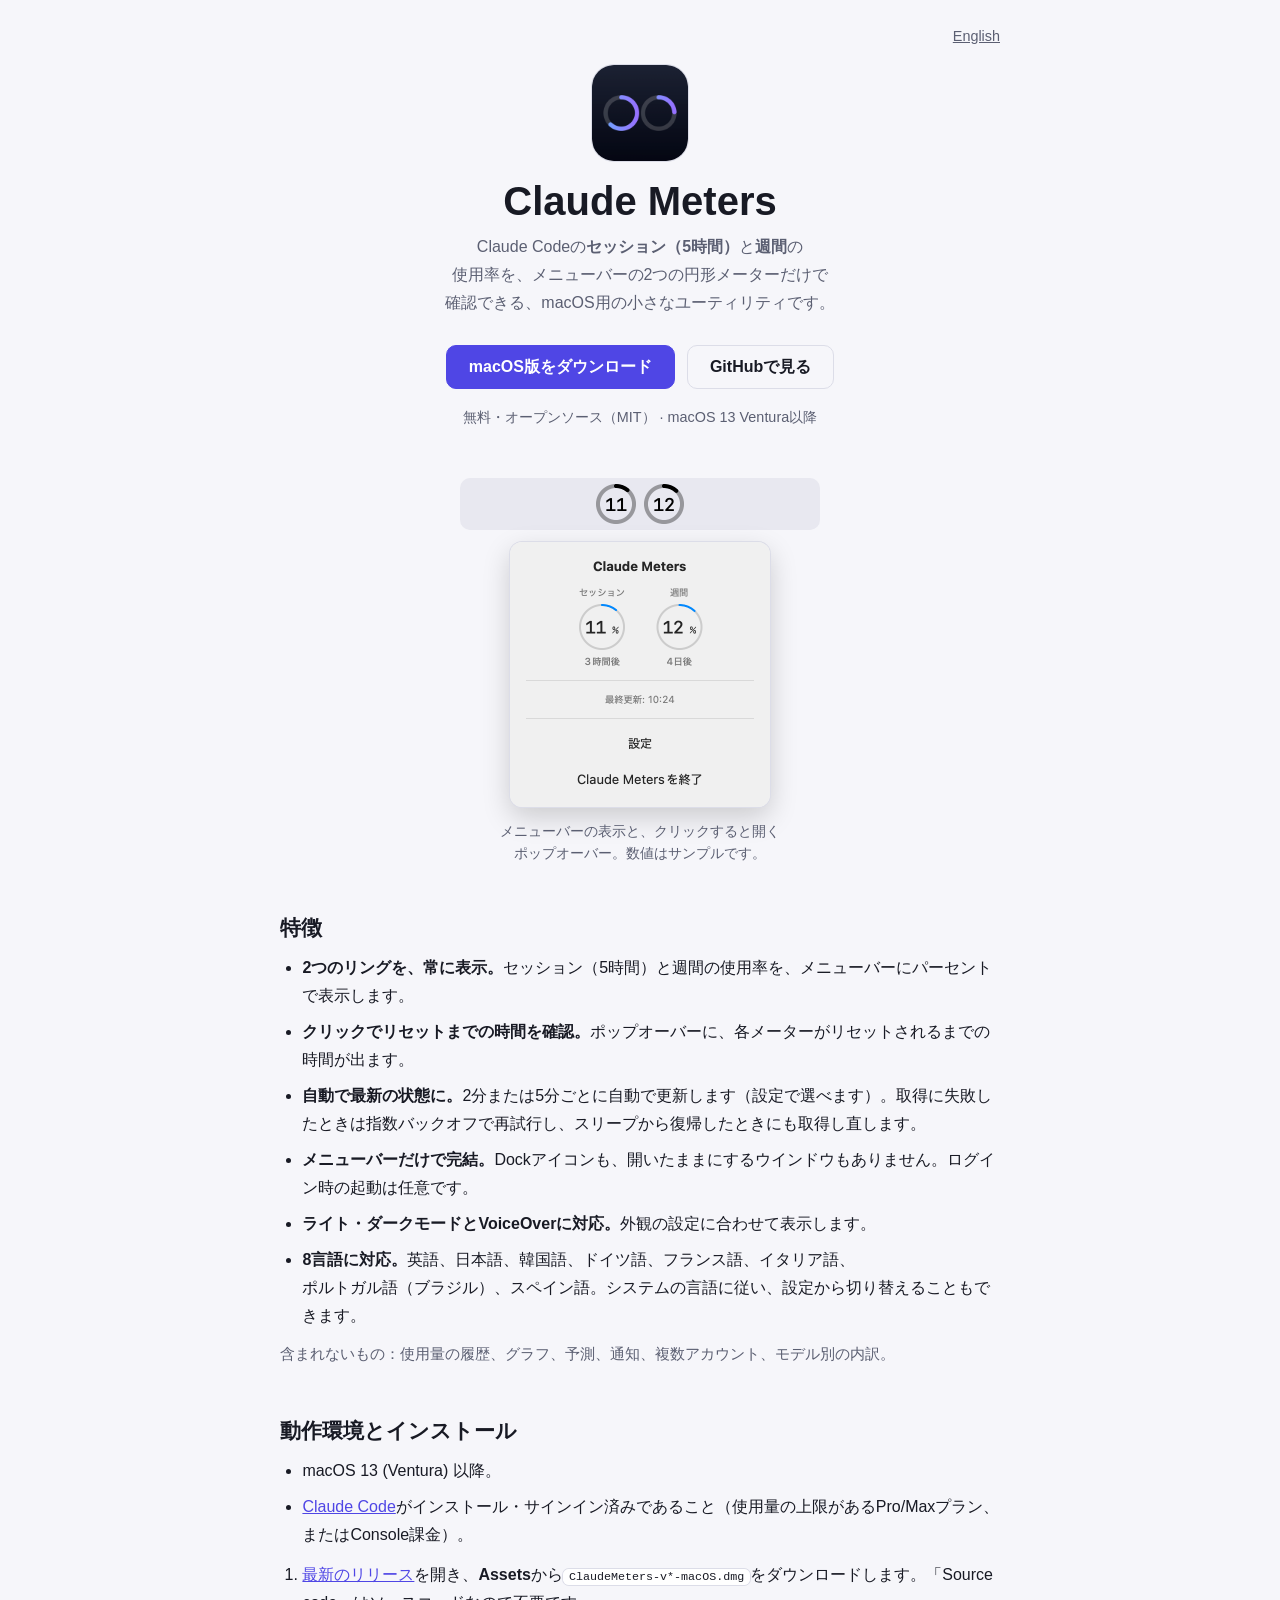
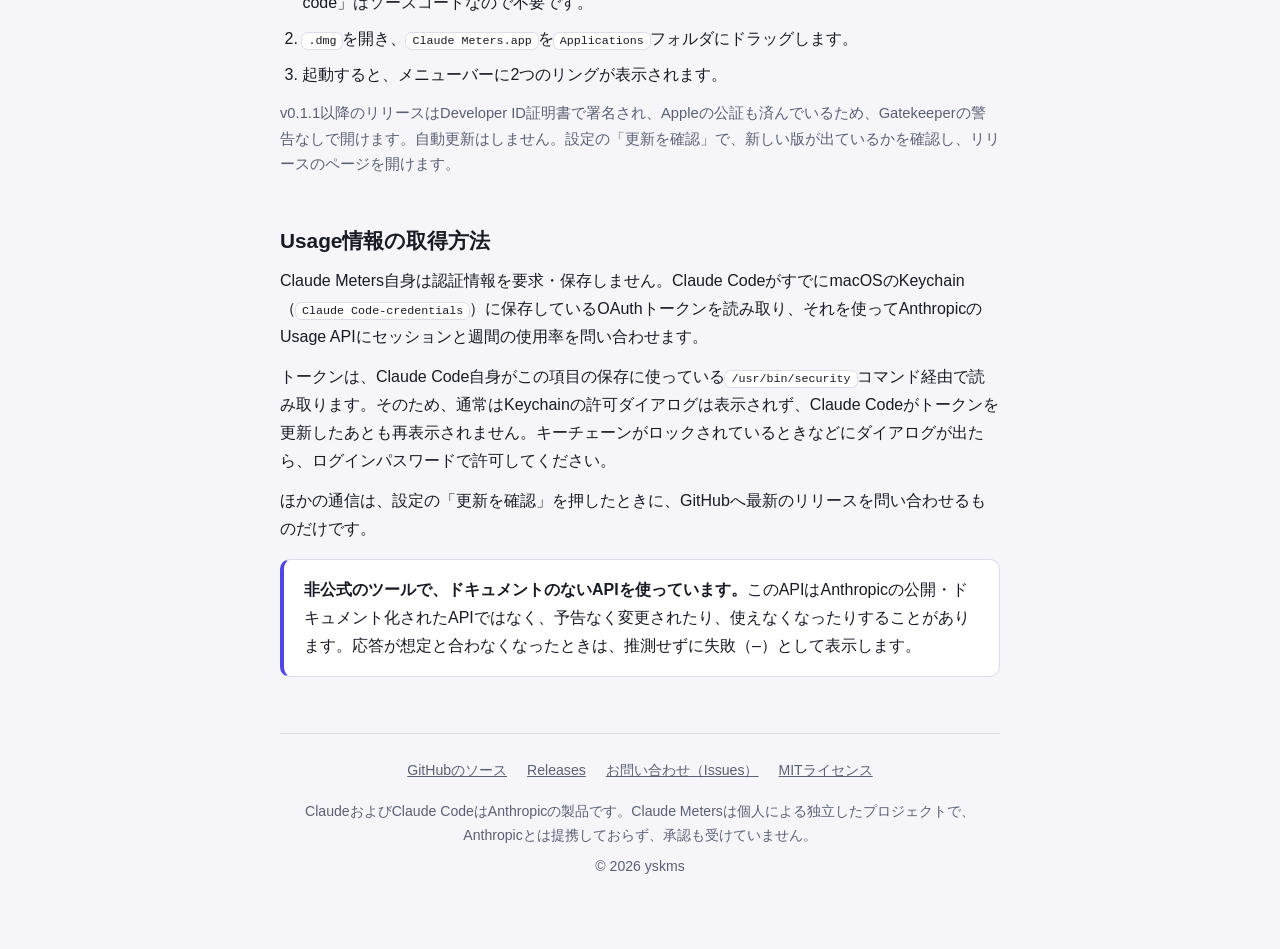
==== public/ja/index.html @ 6d8a4eeb "[feat] 紹介サイト（GitHub Pages。英語・日本語）を追加" ====
<!doctype html>
<html lang="ja">
<head>
<meta charset="utf-8">
<meta name="viewport" content="width=device-width, initial-scale=1">
<title>Claude Meters — Claude Codeの使用量をメニューバーに表示するMacアプリ</title>
<meta name="description" content="Claude Codeのセッション（5時間）と週間の使用率を、macOSのメニューバーに2つの円形メーターで表示する小さなユーティリティ。無料・オープンソース。macOS 13以降。">
<link rel="canonical" href="https://yskms.github.io/claude-meters/ja/">
<link rel="alternate" hreflang="en" href="https://yskms.github.io/claude-meters/">
<link rel="alternate" hreflang="ja" href="https://yskms.github.io/claude-meters/ja/">
<link rel="alternate" hreflang="x-default" href="https://yskms.github.io/claude-meters/">
<link rel="icon" type="image/png" href="../icon.png">
<meta property="og:type" content="website">
<meta property="og:site_name" content="Claude Meters">
<meta property="og:url" content="https://yskms.github.io/claude-meters/ja/">
<meta property="og:title" content="Claude Meters — Claude Codeの使用量をメニューバーに表示するMacアプリ">
<meta property="og:description" content="Claude Codeのセッション（5時間）と週間の使用率を、macOSのメニューバーに2つの円形メーターで表示する小さなユーティリティ。無料・オープンソース。macOS 13以降。">
<meta property="og:image" content="https://yskms.github.io/claude-meters/icon.png">
<meta property="og:locale" content="ja_JP">
<meta property="og:locale:alternate" content="en_US">
<meta name="twitter:card" content="summary">
<meta name="twitter:title" content="Claude Meters — Claude Codeの使用量をメニューバーに表示するMacアプリ">
<meta name="twitter:description" content="Claude Codeのセッション（5時間）と週間の使用率を、macOSのメニューバーに2つの円形メーターで表示する小さなユーティリティ。無料・オープンソース。macOS 13以降。">
<meta name="twitter:image" content="https://yskms.github.io/claude-meters/icon.png">
<!-- og・twitter・JSON-LD の description は、meta description と同じ文にしておく（片方だけ直さない）。index.html も同じ -->
<script type="application/ld+json">
{
  "@context": "https://schema.org",
  "@type": "SoftwareApplication",
  "name": "Claude Meters",
  "description": "Claude Codeのセッション（5時間）と週間の使用率を、macOSのメニューバーに2つの円形メーターで表示する小さなユーティリティ。無料・オープンソース。macOS 13以降。",
  "applicationCategory": "UtilitiesApplication",
  "operatingSystem": "macOS 13 or later",
  "url": "https://yskms.github.io/claude-meters/ja/",
  "image": "https://yskms.github.io/claude-meters/icon.png",
  "screenshot": "https://yskms.github.io/claude-meters/images/popover-ja-light.png",
  "downloadUrl": "https://github.com/yskms/claude-meters/releases/latest",
  "license": "https://github.com/yskms/claude-meters/blob/main/LICENSE",
  "inLanguage": ["ja", "en", "ko", "de", "fr", "it", "pt-BR", "es"],
  "offers": { "@type": "Offer", "price": "0", "priceCurrency": "JPY" },
  "author": { "@type": "Person", "name": "yskms" }
}
</script>
<link rel="stylesheet" href="../site.css">
</head>
<body>
<div class="wrap">
  <nav class="lang-switch" aria-label="言語">
    <a href="../" hreflang="en" lang="en">English</a>
  </nav>

  <header class="hero">
    <img class="icon" src="../icon.png" width="96" height="96" alt="Claude Meters">
    <h1>Claude Meters</h1>
    <p class="lead phrase">Claude Codeの<wbr><strong class="nw">セッション（5時間）</strong>と<strong>週間</strong>の<wbr>使用率を、<wbr>メニューバーの<wbr>2つの<wbr>円形メーターだけで<wbr>確認できる、<wbr>macOS用の<wbr>小さな<wbr>ユーティリティです。</p>
    <p class="actions">
      <a class="button primary" href="https://github.com/yskms/claude-meters/releases/latest">macOS版をダウンロード</a>
      <a class="button" href="https://github.com/yskms/claude-meters">GitHubで見る</a>
    </p>
    <p class="facts phrase">無料・<wbr>オープンソース（MIT） · macOS 13 Ventura以降</p>
  </header>

  <figure class="shots">
    <div class="menubar">
      <picture>
        <source media="(prefers-color-scheme: dark)" srcset="../images/glyph-white.png">
        <img src="../images/glyph-black.png" width="88" height="40" alt="メニューバーの2つの円形メーター（11%と12%）">
      </picture>
    </div>
    <picture>
      <source media="(prefers-color-scheme: dark)" srcset="../images/popover-ja-dark.png">
      <img class="popover" src="../images/popover-ja-light.png" width="260" height="265" alt="ポップオーバー：セッション11%（3時間後にリセット）、週間12%（4日後にリセット）">
    </picture>
    <figcaption class="phrase">メニューバーの<wbr>表示と、<wbr>クリックすると<wbr>開く<wbr>ポップオーバー。<wbr>数値は<wbr>サンプルです。</figcaption>
  </figure>

  <section>
    <h2>特徴</h2>
    <ul>
      <li><strong>2つのリングを、常に表示。</strong><span class="nw">セッション（5時間）</span>と週間の使用率を、メニューバーにパーセントで表示します。</li>
      <li><strong>クリックでリセットまでの時間を確認。</strong><span class="nw">ポップオーバー</span>に、各メーターがリセットされるまでの時間が出ます。</li>
      <li><strong>自動で最新の状態に。</strong>2分または5分ごとに自動で更新します（設定で選べます）。取得に失敗したときは指数バックオフで再試行し、スリープから復帰したときにも取得し直します。</li>
      <li><strong>メニューバーだけで完結。</strong>Dockアイコンも、開いたままにするウインドウもありません。ログイン時の起動は任意です。</li>
      <li><strong>ライト・ダークモードとVoiceOverに対応。</strong>外観の設定に合わせて表示します。</li>
      <li><strong>8言語に対応。</strong><span class="nw">英語</span>、<span class="nw">日本語</span>、<span class="nw">韓国語</span>、<span class="nw">ドイツ語</span>、<span class="nw">フランス語</span>、<span class="nw">イタリア語</span>、<span class="nw">ポルトガル語（ブラジル）</span>、<span class="nw">スペイン語</span>。システムの言語に従い、設定から切り替えることもできます。</li>
    </ul>
    <p class="small">含まれないもの：使用量の履歴、グラフ、予測、通知、複数アカウント、モデル別の内訳。</p>
  </section>

  <section>
    <h2>動作環境とインストール</h2>
    <ul>
      <li>macOS 13 (Ventura) 以降。</li>
      <li><a href="https://claude.com/product/claude-code">Claude Code</a>がインストール・サインイン済みであること（使用量の上限があるPro/Maxプラン、またはConsole課金）。</li>
    </ul>
    <ol>
      <li><a href="https://github.com/yskms/claude-meters/releases/latest">最新のリリース</a>を開き、<strong>Assets</strong>から<code>ClaudeMeters-v*-macOS.dmg</code>をダウンロードします。「Source code」はソースコードなので不要です。</li>
      <li><code>.dmg</code>を開き、<code>Claude Meters.app</code>を<code>Applications</code>フォルダにドラッグします。</li>
      <li>起動すると、メニューバーに2つのリングが表示されます。</li>
    </ol>
    <p class="small">v0.1.1以降のリリースはDeveloper ID証明書で署名され、Appleの公証も済んでいるため、Gatekeeperの警告なしで開けます。自動更新はしません。設定の「更新を確認」で、新しい版が出ているかを確認し、リリースのページを開けます。</p>
  </section>

  <section>
    <h2>Usage情報の取得方法</h2>
    <p>Claude Meters自身は認証情報を要求・保存しません。Claude CodeがすでにmacOSのKeychain（<code>Claude Code-credentials</code>）に保存しているOAuthトークンを読み取り、それを使ってAnthropicのUsage APIにセッションと週間の使用率を問い合わせます。</p>
    <p>トークンは、Claude Code自身がこの項目の保存に使っている<code>/usr/bin/security</code>コマンド経由で読み取ります。そのため、通常はKeychainの許可ダイアログは表示されず、Claude Codeがトークンを更新したあとも再表示されません。キーチェーンがロックされているときなどにダイアログが出たら、ログインパスワードで許可してください。</p>
    <p>ほかの通信は、設定の「更新を確認」を押したときに、GitHubへ最新のリリースを問い合わせるものだけです。</p>
    <div class="callout">
      <p><strong>非公式のツールで、ドキュメントのないAPIを使っています。</strong>このAPIはAnthropicの公開・ドキュメント化されたAPIではなく、予告なく変更されたり、使えなくなったりすることがあります。応答が想定と合わなくなったときは、推測せずに失敗（–）として表示します。</p>
    </div>
  </section>

  <footer>
    <ul>
      <li><a href="https://github.com/yskms/claude-meters">GitHubのソース</a></li>
      <li><a href="https://github.com/yskms/claude-meters/releases">Releases</a></li>
      <li><a href="https://github.com/yskms/claude-meters/issues">お問い合わせ（Issues）</a></li>
      <li><a href="https://github.com/yskms/claude-meters/blob/main/LICENSE">MITライセンス</a></li>
    </ul>
    <p>ClaudeおよびClaude CodeはAnthropicの製品です。Claude Metersは個人による独立したプロジェクトで、Anthropicとは提携しておらず、承認も受けていません。</p>
    <p>© 2026 yskms</p>
  </footer>
</div>
</body>
</html>
---- public/site.css ----
/* en・ja の紹介ページ共通。配色はアプリのアイコン（濃紺とリングの青紫）から取った。 */
:root {
  color-scheme: light dark;
  --bg: #f6f6fa;
  --surface: #ffffff;
  --text: #181a24;
  --muted: #5b5f72;
  --border: #dcdde8;
  --accent: #4f46e5;
  --accent-contrast: #ffffff;
  --bar: #e8e8f0;
}

@media (prefers-color-scheme: dark) {
  :root {
    --bg: #0f111a;
    --surface: #171a27;
    --text: #e9eaf2;
    --muted: #a3a7ba;
    --border: #2a2e40;
    --accent: #9aa5ff;
    --accent-contrast: #0f111a;
    --bar: #1d2030;
  }
}

* { box-sizing: border-box; }

html { -webkit-text-size-adjust: 100%; }

body {
  margin: 0;
  background: var(--bg);
  color: var(--text);
  font-family: -apple-system, BlinkMacSystemFont, "Segoe UI", "Hiragino Sans", "Hiragino Kaku Gothic ProN", "Noto Sans JP", sans-serif;
  line-height: 1.75;
}

.wrap {
  width: min(720px, calc(100% - 40px));
  margin: 0 auto;
  padding: 24px 0 64px;
}

a { color: var(--accent); }
a:focus-visible, .button:focus-visible { outline: 2px solid var(--accent); outline-offset: 2px; }

.lang-switch { text-align: right; font-size: 0.9rem; }
.lang-switch a { color: var(--muted); }

/* ---- 先頭 ---- */
.hero { text-align: center; padding: 16px 0 8px; }

.icon {
  display: block;
  margin: 0 auto;
  width: 96px;
  height: 96px;
  border-radius: 22px;
  box-shadow: 0 0 0 1px var(--border);
}

h1 { margin: 16px 0 8px; font-size: clamp(1.9rem, 6vw, 2.5rem); line-height: 1.2; }

.lead {
  max-width: 34em;
  margin: 0 auto;
  color: var(--muted);
  text-wrap: balance;
}

.actions {
  display: flex;
  flex-wrap: wrap;
  justify-content: center;
  gap: 12px;
  margin: 28px 0 0;
}

.button {
  display: inline-flex;
  align-items: center;
  min-height: 44px;
  padding: 0 22px;
  border: 1px solid var(--border);
  border-radius: 10px;
  color: var(--text);
  font-weight: 600;
  text-decoration: none;
}
.button:hover { border-color: var(--accent); }
.button.primary { background: var(--accent); border-color: var(--accent); color: var(--accent-contrast); }
.button.primary:hover { filter: brightness(1.08); }

.facts { margin: 16px 0 0; color: var(--muted); font-size: 0.9rem; }

/* ---- メニューバーとポップオーバー ---- */
.shots { margin: 40px auto 0; max-width: 360px; text-align: center; }

.menubar {
  display: flex;
  align-items: center;
  justify-content: center;
  height: 52px;
  border-radius: 10px;
  background: var(--bar);
}
.menubar img { display: block; width: 88px; height: 40px; }

.popover {
  display: block;
  width: 260px;
  height: auto;
  margin: 12px auto 0;
  border-radius: 12px;
  box-shadow: 0 0 0 1px var(--border), 0 10px 28px rgba(0, 0, 0, 0.18);
}

.shots figcaption { margin-top: 14px; color: var(--muted); font-size: 0.85rem; line-height: 1.6; }

/* ---- 本文 ---- */
section { margin-top: 48px; }

h2 { margin: 0 0 12px; font-size: 1.3rem; line-height: 1.4; }

p { margin: 0 0 12px; }

ul, ol { margin: 0 0 12px; padding-left: 1.4em; }
li { margin-bottom: 8px; }
li strong { font-weight: 650; }

code {
  padding: 1px 6px;
  border-radius: 6px;
  background: var(--surface);
  box-shadow: 0 0 0 1px var(--border);
  font-size: 0.9em;
}

.small { color: var(--muted); font-size: 0.92rem; }

.nw { white-space: nowrap; }

/* 日本語の短い行（ja/index.htmlの.lead・.facts・figcaption）は、<wbr>と記号でだけ折り返す。
   auto-phraseはiOS Safariで効かず、単語の途中で折れる（hubと同じ事情）。文言を変えたら<wbr>も付け直す。
   本文は通常の折り返しのまま、折れてほしくない語だけ.nwで囲む。 */
.phrase { word-break: keep-all; overflow-wrap: break-word; }

.callout {
  margin-top: 16px;
  padding: 16px 20px;
  border: 1px solid var(--border);
  border-left: 4px solid var(--accent);
  border-radius: 10px;
  background: var(--surface);
}
.callout p:last-child { margin-bottom: 0; }

/* ---- フッター ---- */
footer {
  margin-top: 56px;
  padding-top: 24px;
  border-top: 1px solid var(--border);
  color: var(--muted);
  font-size: 0.88rem;
  text-align: center;
}
footer ul { display: flex; flex-wrap: wrap; justify-content: center; gap: 4px 20px; margin: 0 0 16px; padding: 0; list-style: none; }
footer li { margin: 0; }
footer a { color: var(--muted); }
footer a:hover { color: var(--accent); }
footer p { margin-bottom: 6px; }

@media (max-width: 480px) {
  .wrap { padding-top: 16px; }
  .button { flex: 1 1 100%; justify-content: center; }
}
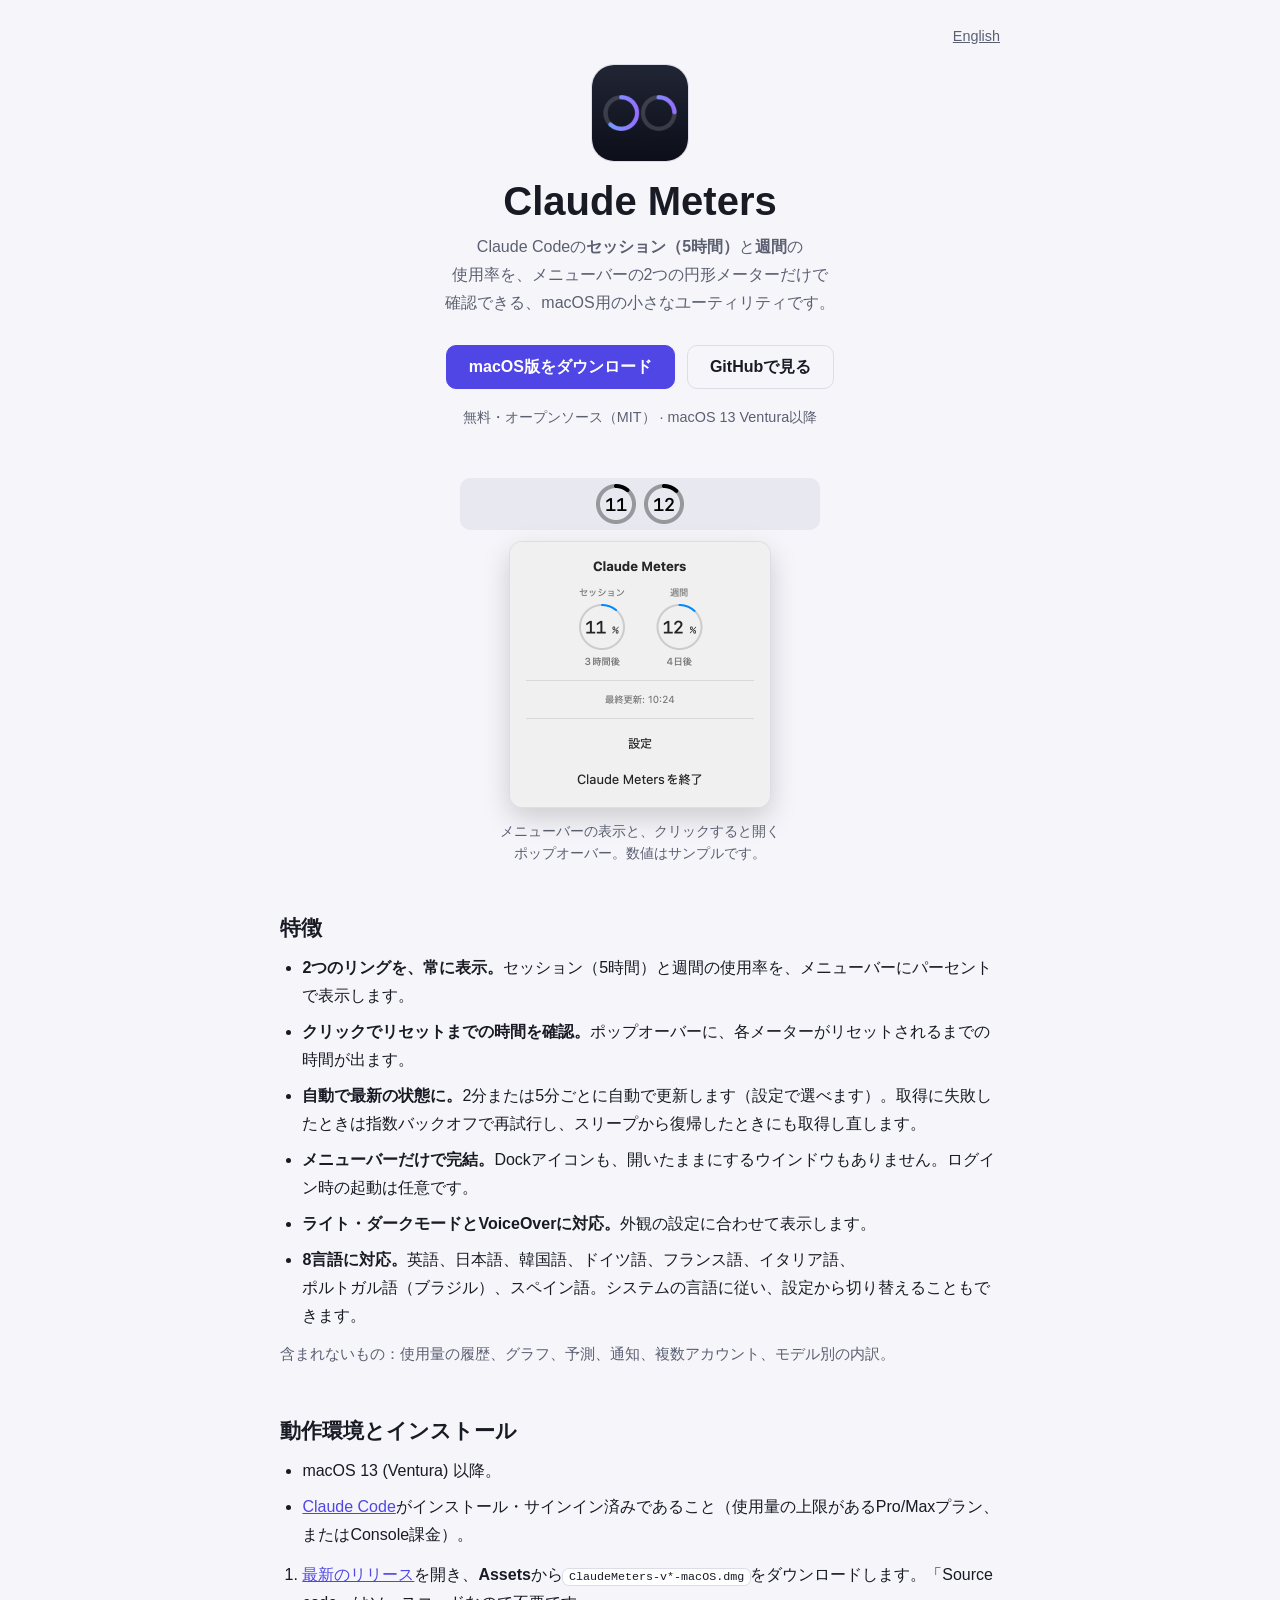
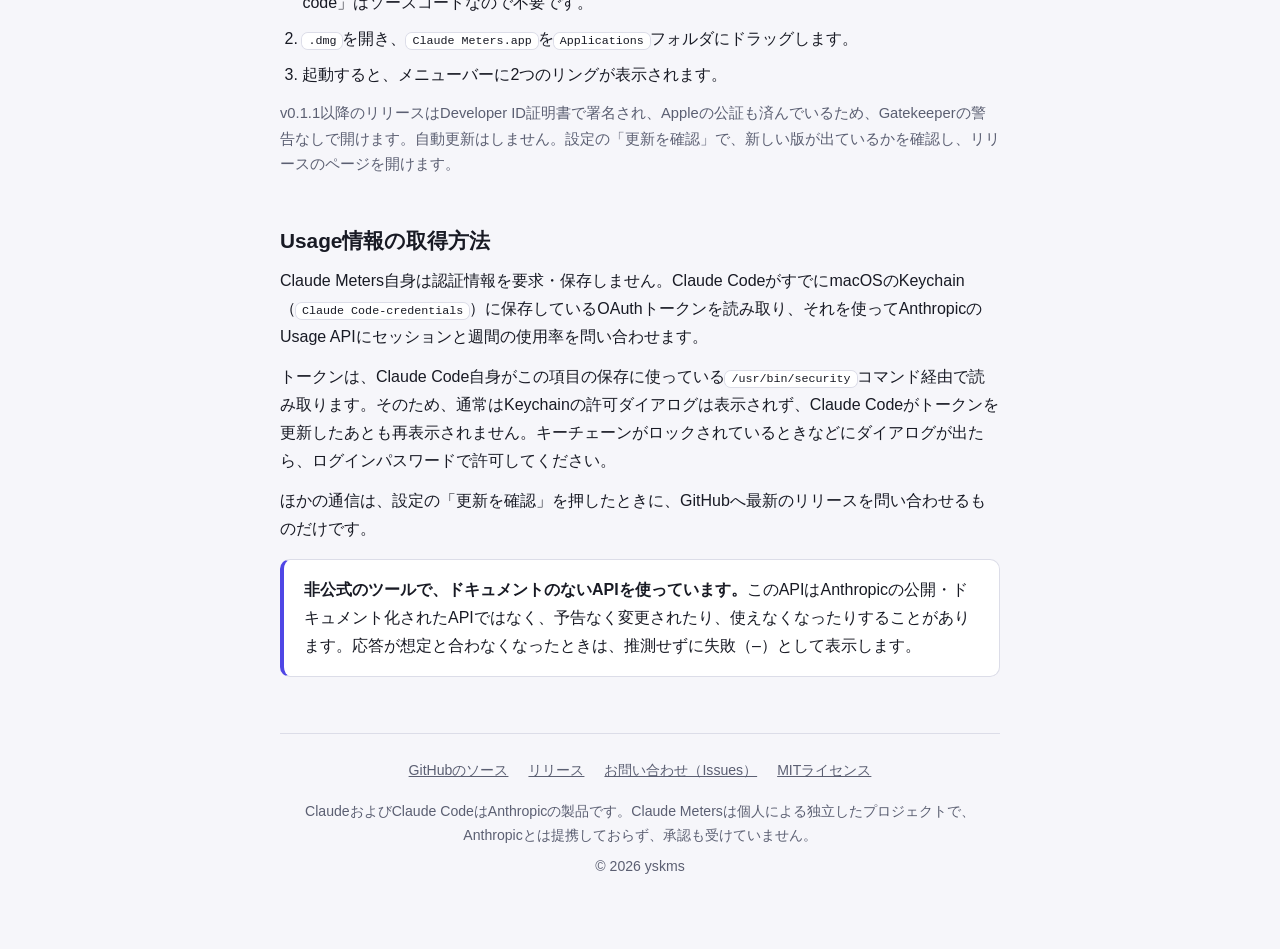
==== commit 6c23980e: "[fix] 紹介サイトのレビュー指摘を反映（JSON-LDの通貨をUSDに統一、jaフッターのReleasesを日本語に、アイコンを512pxに）" ====
--- a/public/ja/index.html
+++ b/public/ja/index.html
@@ -37,7 +37,7 @@
   "downloadUrl": "https://github.com/yskms/claude-meters/releases/latest",
   "license": "https://github.com/yskms/claude-meters/blob/main/LICENSE",
   "inLanguage": ["ja", "en", "ko", "de", "fr", "it", "pt-BR", "es"],
-  "offers": { "@type": "Offer", "price": "0", "priceCurrency": "JPY" },
+  "offers": { "@type": "Offer", "price": "0", "priceCurrency": "USD" },
   "author": { "@type": "Person", "name": "yskms" }
 }
 </script>
@@ -114,7 +114,7 @@
   <footer>
     <ul>
       <li><a href="https://github.com/yskms/claude-meters">GitHubのソース</a></li>
-      <li><a href="https://github.com/yskms/claude-meters/releases">Releases</a></li>
+      <li><a href="https://github.com/yskms/claude-meters/releases">リリース</a></li>
       <li><a href="https://github.com/yskms/claude-meters/issues">お問い合わせ（Issues）</a></li>
       <li><a href="https://github.com/yskms/claude-meters/blob/main/LICENSE">MITライセンス</a></li>
     </ul>
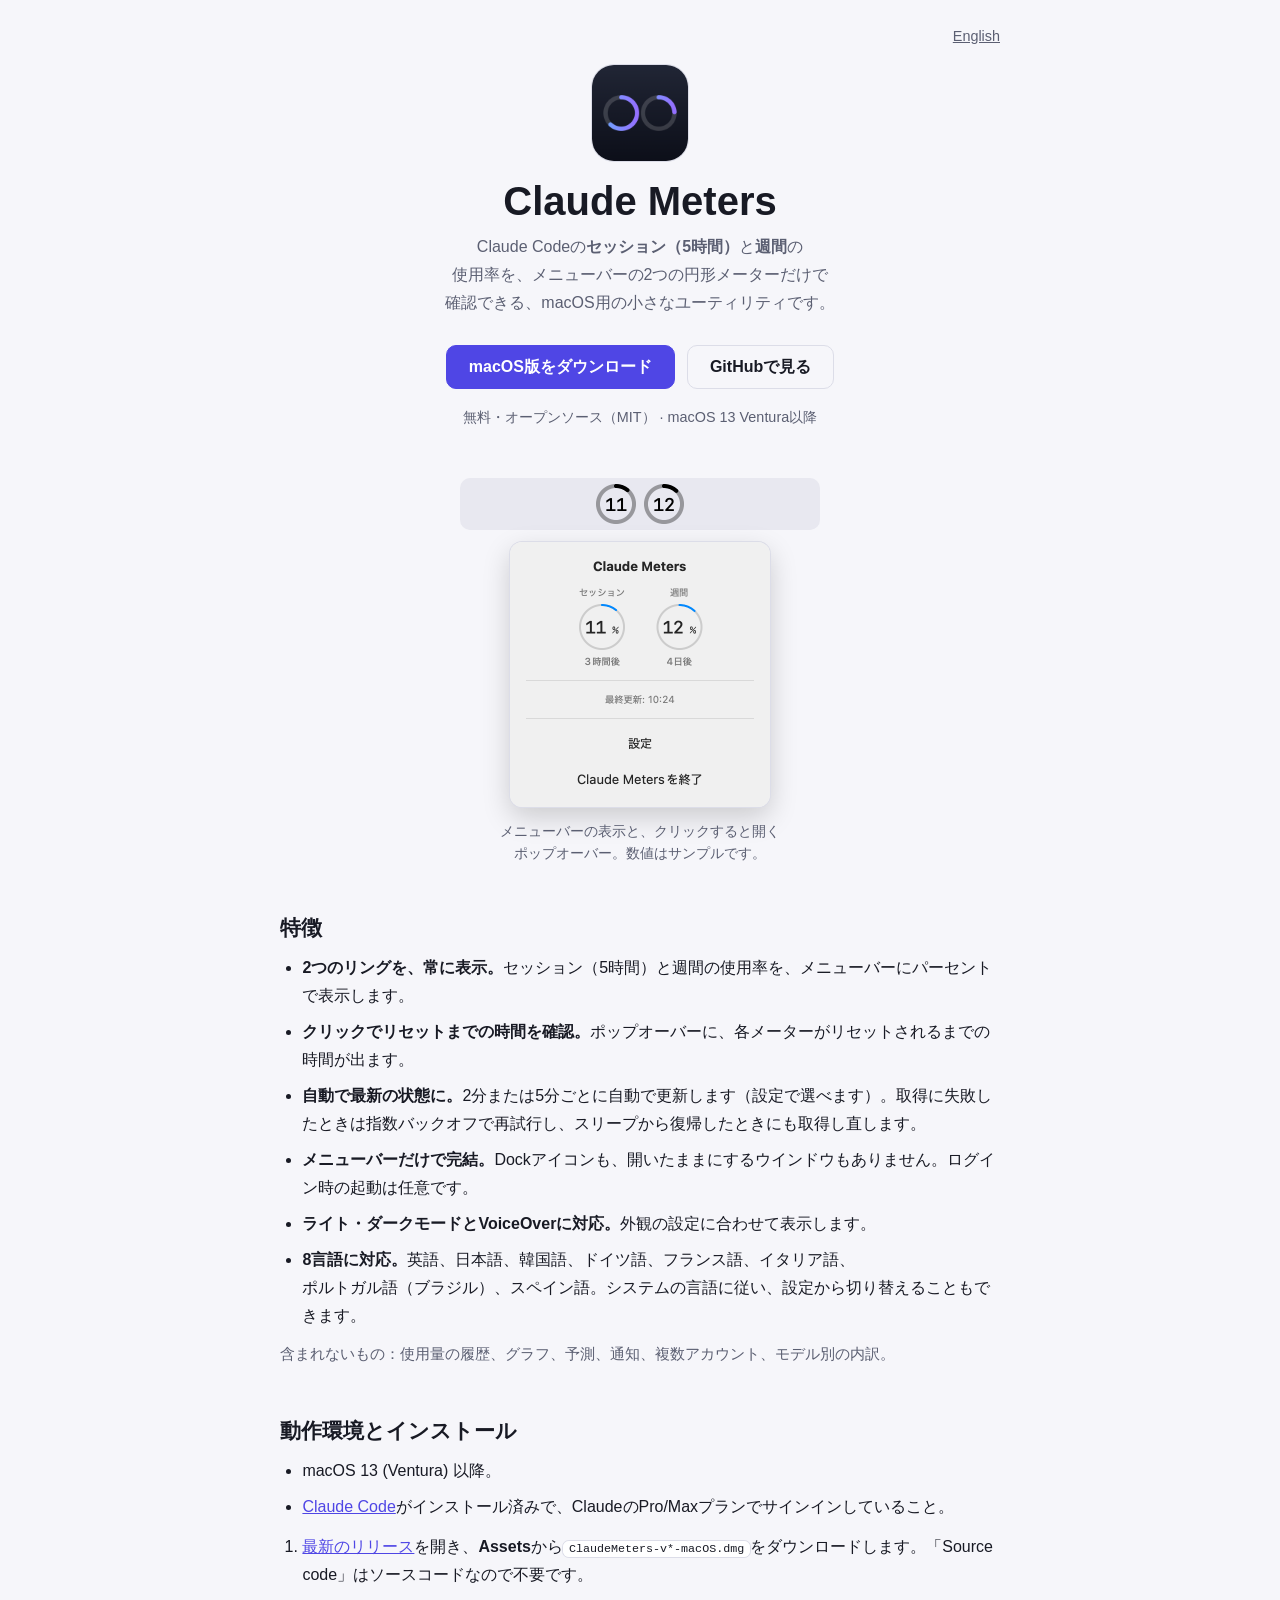
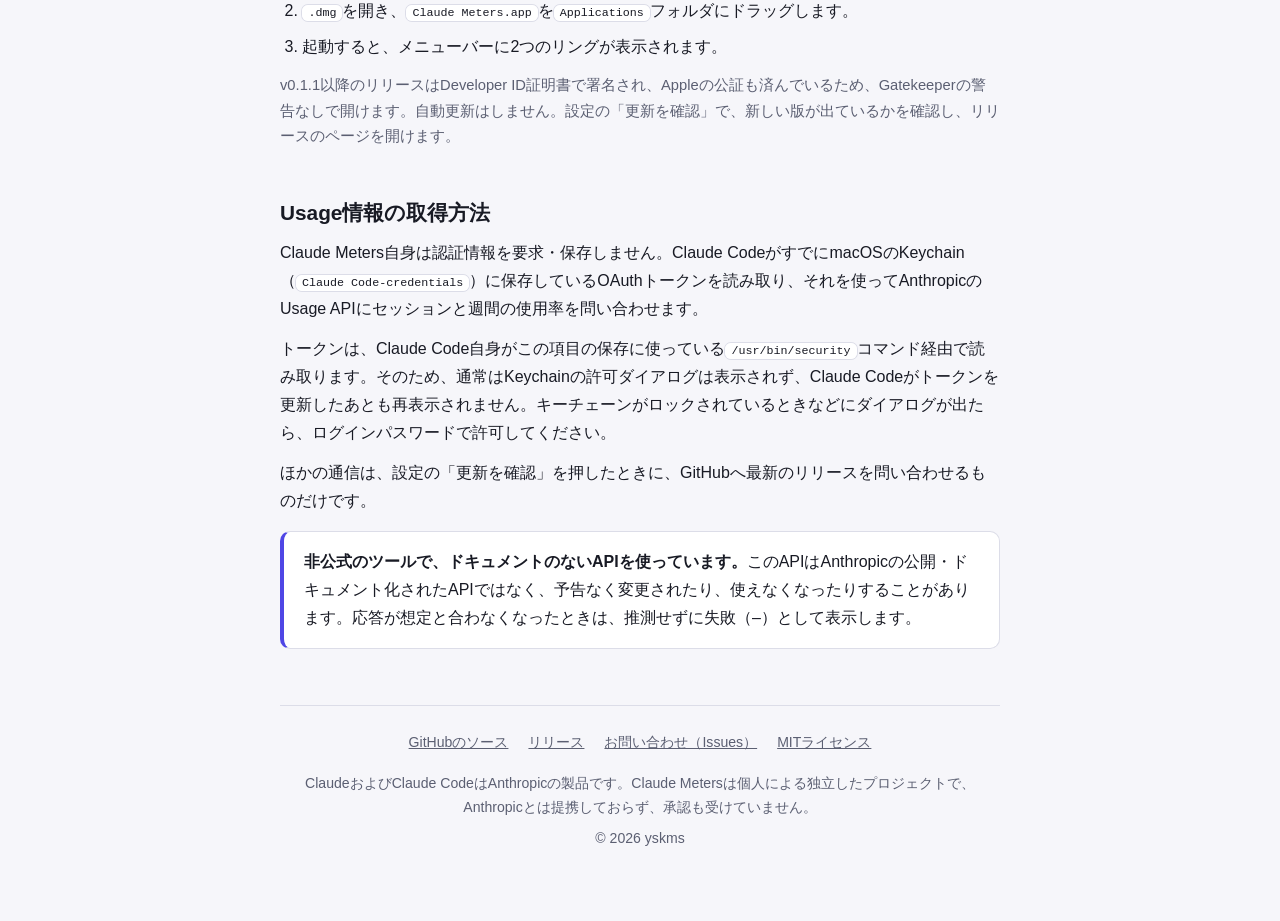
==== commit 922fb684: "[fix] サイトとREADMEから確かめていない「Console課金」を外し、READMEの言語数を8言語に直す" ====
--- a/public/ja/index.html
+++ b/public/ja/index.html
@@ -91,7 +91,7 @@
     <h2>動作環境とインストール</h2>
     <ul>
       <li>macOS 13 (Ventura) 以降。</li>
-      <li><a href="https://claude.com/product/claude-code">Claude Code</a>がインストール・サインイン済みであること（使用量の上限があるPro/Maxプラン、またはConsole課金）。</li>
+      <li><a href="https://claude.com/product/claude-code">Claude Code</a>がインストール済みで、ClaudeのPro/Maxプランでサインインしていること。</li>
     </ul>
     <ol>
       <li><a href="https://github.com/yskms/claude-meters/releases/latest">最新のリリース</a>を開き、<strong>Assets</strong>から<code>ClaudeMeters-v*-macOS.dmg</code>をダウンロードします。「Source code」はソースコードなので不要です。</li>
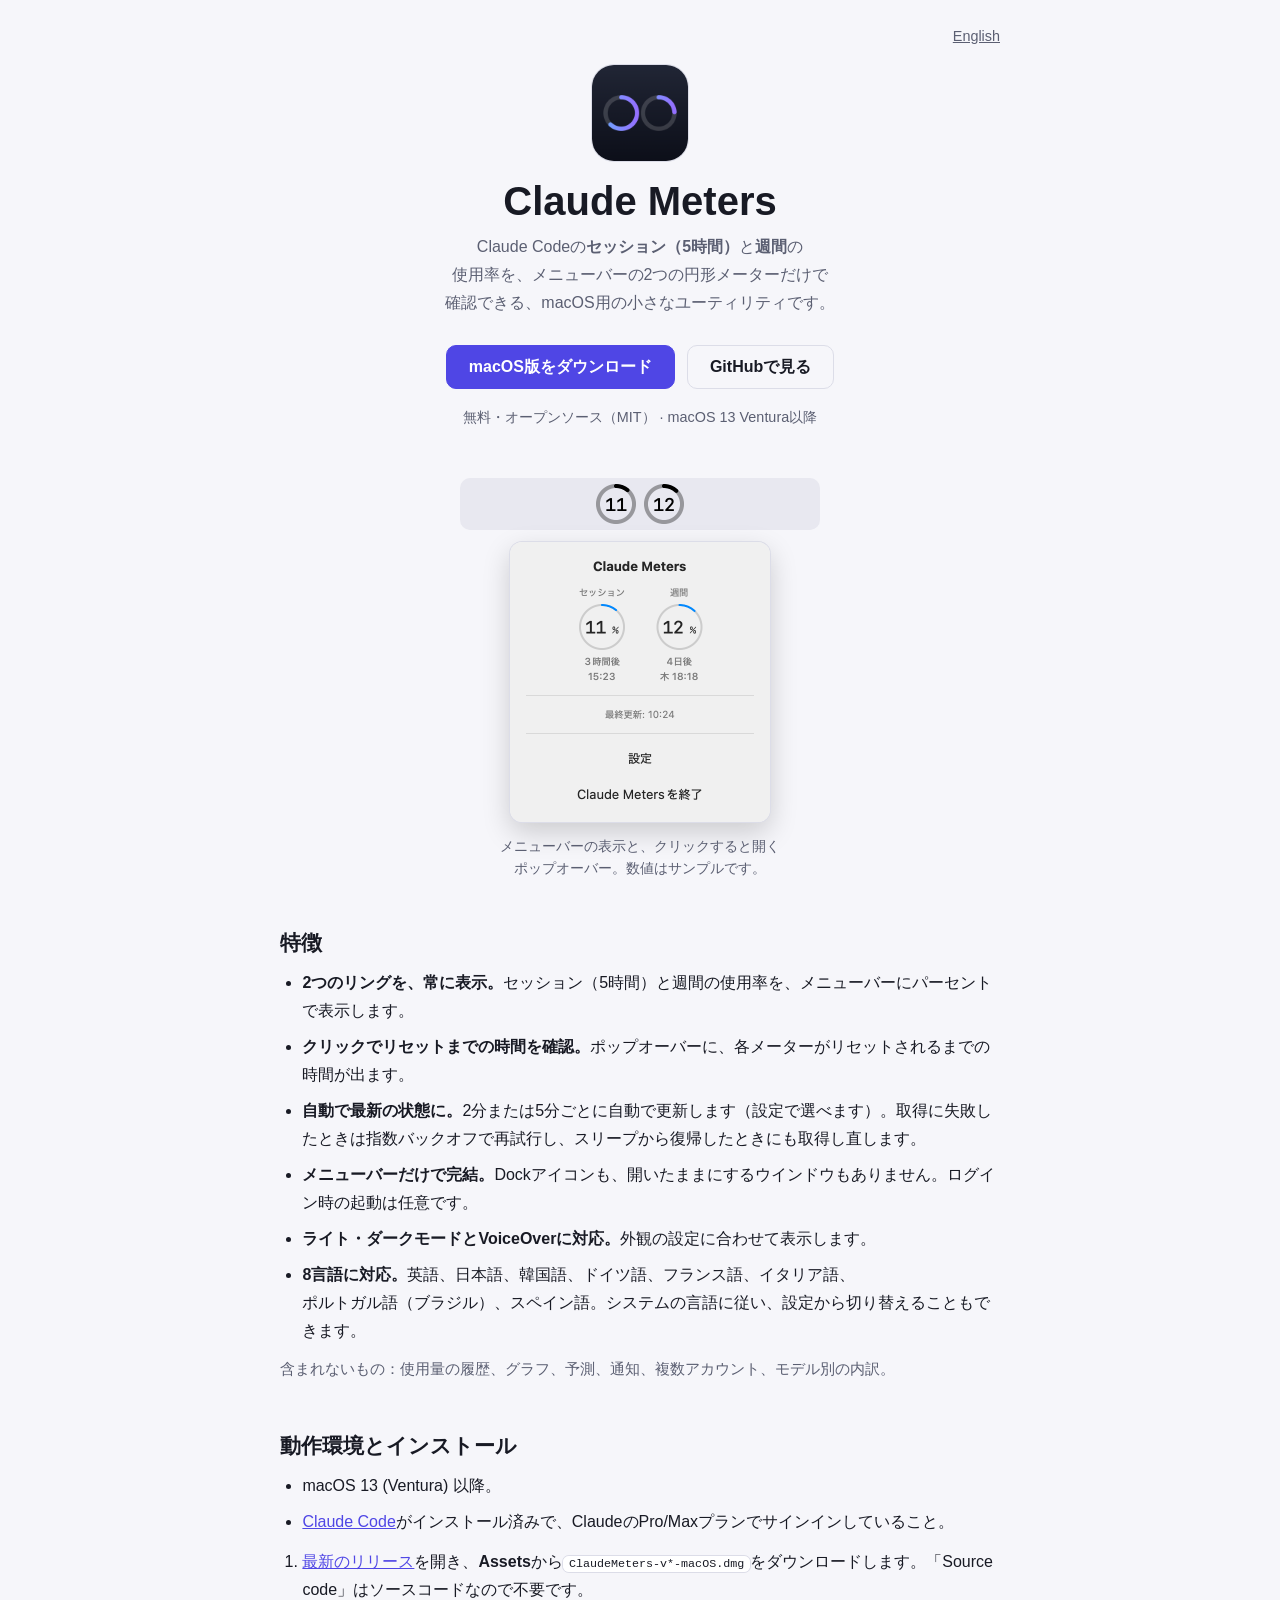
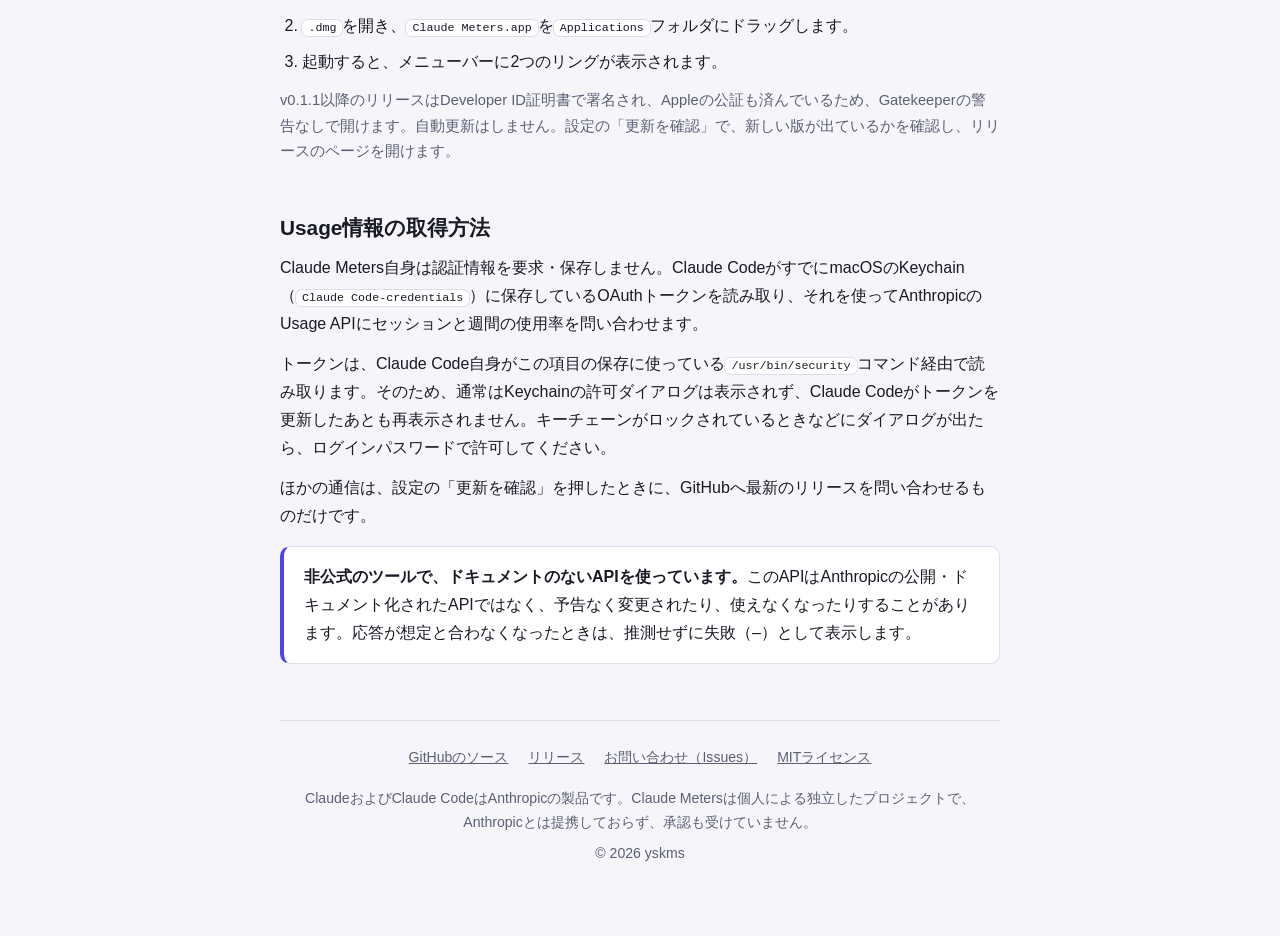
==== commit 44b8c273: "[chore] 紹介サイトのPopover画像を、リセット日時つきの新しい見た目に差し替え" ====
--- a/public/ja/index.html
+++ b/public/ja/index.html
@@ -3,7 +3,7 @@
 <head>
 <meta charset="utf-8">
 <meta name="viewport" content="width=device-width, initial-scale=1">
-<title>Claude Meters — Claude Codeの使用量をメニューバーに表示するMacアプリ</title>
+<title>Claude Meters - Claude Codeの使用量をメニューバーに表示するMacアプリ</title>
 <meta name="description" content="Claude Codeのセッション（5時間）と週間の使用率を、macOSのメニューバーに2つの円形メーターで表示する小さなユーティリティ。無料・オープンソース。macOS 13以降。">
 <link rel="canonical" href="https://yskms.github.io/claude-meters/ja/">
 <link rel="alternate" hreflang="en" href="https://yskms.github.io/claude-meters/">
@@ -13,13 +13,13 @@
 <meta property="og:type" content="website">
 <meta property="og:site_name" content="Claude Meters">
 <meta property="og:url" content="https://yskms.github.io/claude-meters/ja/">
-<meta property="og:title" content="Claude Meters — Claude Codeの使用量をメニューバーに表示するMacアプリ">
+<meta property="og:title" content="Claude Meters - Claude Codeの使用量をメニューバーに表示するMacアプリ">
 <meta property="og:description" content="Claude Codeのセッション（5時間）と週間の使用率を、macOSのメニューバーに2つの円形メーターで表示する小さなユーティリティ。無料・オープンソース。macOS 13以降。">
 <meta property="og:image" content="https://yskms.github.io/claude-meters/icon.png">
 <meta property="og:locale" content="ja_JP">
 <meta property="og:locale:alternate" content="en_US">
 <meta name="twitter:card" content="summary">
-<meta name="twitter:title" content="Claude Meters — Claude Codeの使用量をメニューバーに表示するMacアプリ">
+<meta name="twitter:title" content="Claude Meters - Claude Codeの使用量をメニューバーに表示するMacアプリ">
 <meta name="twitter:description" content="Claude Codeのセッション（5時間）と週間の使用率を、macOSのメニューバーに2つの円形メーターで表示する小さなユーティリティ。無料・オープンソース。macOS 13以降。">
 <meta name="twitter:image" content="https://yskms.github.io/claude-meters/icon.png">
 <!-- og・twitter・JSON-LD の description は、meta description と同じ文にしておく（片方だけ直さない）。index.html も同じ -->
@@ -69,7 +69,7 @@
     </div>
     <picture>
       <source media="(prefers-color-scheme: dark)" srcset="../images/popover-ja-dark.png">
-      <img class="popover" src="../images/popover-ja-light.png" width="260" height="265" alt="ポップオーバー：セッション11%（3時間後にリセット）、週間12%（4日後にリセット）">
+      <img class="popover" src="../images/popover-ja-light.png" width="260" height="280" alt="ポップオーバー：セッション11%（3時間後にリセット）、週間12%（4日後にリセット）">
     </picture>
     <figcaption class="phrase">メニューバーの<wbr>表示と、<wbr>クリックすると<wbr>開く<wbr>ポップオーバー。<wbr>数値は<wbr>サンプルです。</figcaption>
   </figure>
